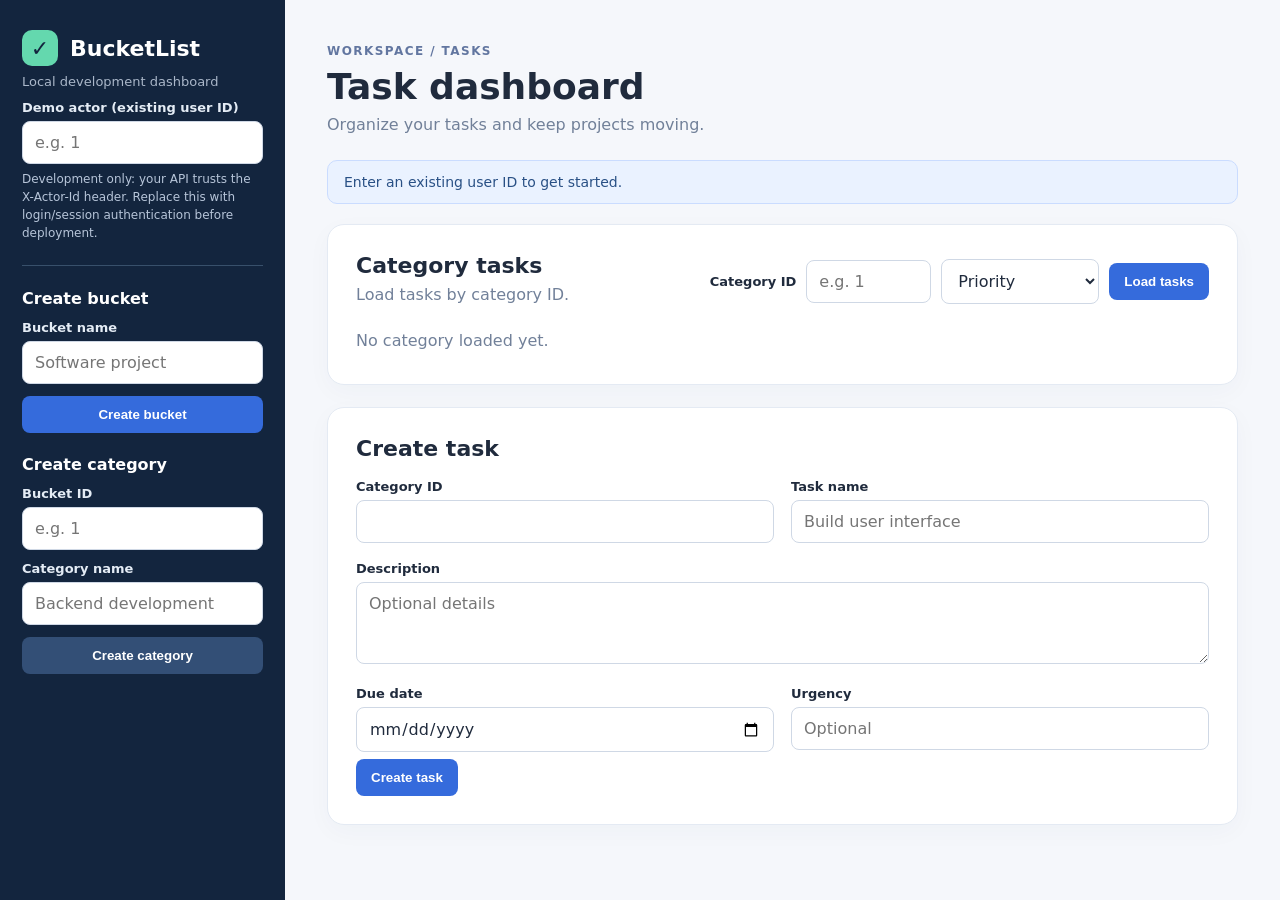
==== frontend/index.html @ d7b2c744 "created html,css,and elementary javascript for ui" ====
<!doctype html>
<html lang="en">

<head>
  <meta charset="UTF-8" />
  <meta name="viewport" content="width=device-width, initial-scale=1" />

  <title>BucketList · Task Dashboard</title>

  <link rel="stylesheet" href="style.css" />
  <script src="script.js" defer></script>
</head>

<body>

  <div class="layout">

    <!-- SIDEBAR -->
    <aside class="sidebar">

      <div class="brand">
        <span class="brand-icon">✓</span>
        <span>BucketList</span>
      </div>

      <p class="muted small">Local development dashboard</p>

      <label for="actorId">
        Demo actor (existing user ID)
      </label>

      <input
        type="number"
        min="1"
        id="actorId"
        placeholder="e.g. 1"
      />

      <p class="hint">
        Development only: your API trusts the X-Actor-Id header.
        Replace this with login/session authentication before deployment.
      </p>

      <div class="divider"></div>

      <!-- CREATE BUCKET -->
      <form id="bucketForm">

        <h3>Create bucket</h3>

        <label for="bucketName">Bucket name</label>

        <input
          id="bucketName"
          type="text"
          required
          placeholder="Software project"
        />

        <button type="submit">
          Create bucket
        </button>

      </form>

      <!-- CREATE CATEGORY -->
      <form id="categoryForm">

        <h3>Create category</h3>

        <label for="bucketId">Bucket ID</label>

        <input
          id="bucketId"
          type="number"
          min="1"
          required
          placeholder="e.g. 1"
        />

        <label for="categoryName">Category name</label>

        <input
          id="categoryName"
          type="text"
          required
          placeholder="Backend development"
        />

        <button type="submit" class="secondary">
          Create category
        </button>

      </form>

    </aside>

    <!-- MAIN DASHBOARD -->
    <main>

      <header class="page-header">

        <div>
          <div class="eyebrow">WORKSPACE / TASKS</div>

          <h1>Task dashboard</h1>

          <p class="muted">
            Organize your tasks and keep projects moving.
          </p>
        </div>

      </header>

      <!-- STATUS MESSAGE -->
      <div
        id="status"
        class="status"
        role="status"
        aria-live="polite"
      >
        Enter an existing user ID to get started.
      </div>

      <!-- DISPLAY CATEGORY TASKS -->
      <section class="panel">

        <div class="row between wrap">

          <div>
            <h2>Category tasks</h2>

            <p class="muted">
              Load tasks by category ID.
            </p>
          </div>

          <div class="row wrap">

            <label class="compact" for="categoryId">
              Category ID
            </label>

            <input
              type="number"
              min="1"
              id="categoryId"
              placeholder="e.g. 1"
            />

            <!-- SORT TASKS -->
            <select id="sortBy" aria-label="Sort tasks">

              <option value="PRIORITY">
                Priority
              </option>

              <option value="DUEDATE">
                Due date
              </option>

              <option value="COMPLETION_STATUS">
                Completion
              </option>

            </select>

            <button id="loadTasks" type="button">
              Load tasks
            </button>

          </div>

        </div>

        <!-- CATEGORY PROGRESS -->
        <div id="progress" class="progress-line"></div>

        <!-- TASK LIST -->
        <div id="tasks" class="task-list">

          <p class="muted">
            No category loaded yet.
          </p>

        </div>

      </section>

      <!-- CREATE TASK -->
      <section class="panel">

        <h2>Create task</h2>

        <form id="taskForm" class="form-grid">

          <!-- CATEGORY -->
          <div>

            <label for="taskCategory">
              Category ID
            </label>

            <input
              id="taskCategory"
              type="number"
              min="1"
              required
            />

          </div>

          <!-- TASK NAME -->
          <div>

            <label for="taskName">
              Task name
            </label>

            <input
              id="taskName"
              type="text"
              required
              placeholder="Build user interface"
            />

          </div>

          <!-- DESCRIPTION -->
          <div class="full">

            <label for="taskDescription">
              Description
            </label>

            <textarea
              id="taskDescription"
              placeholder="Optional details"
            ></textarea>

          </div>

          <!-- DUE DATE -->
          <div>

            <label for="taskDueDate">
              Due date
            </label>

            <input
              id="taskDueDate"
              type="date"
            />

          </div>

          <!-- URGENCY -->
          <div>

            <label for="taskUrgency">
              Urgency
            </label>

            <input
              id="taskUrgency"
              type="number"
              placeholder="Optional"
            />

          </div>

          <!-- SUBMIT -->
          <div class="full">

            <button type="submit">
              Create task
            </button>

          </div>

        </form>

      </section>

    </main>

  </div>

</body>
</html>
---- frontend/style.css ----
/* ==========================================
   GLOBAL STYLES
========================================== */

:root {
    font-family: Inter, system-ui, -apple-system,
                 "Segoe UI", sans-serif;
    color: #202b3d;
    background: #f5f7fb;
    font-synthesis: none;
}

* {
    box-sizing: border-box;
}

body {
    margin: 0;
}

/* ==========================================
   MAIN LAYOUT
========================================== */

.layout {
    display: grid;
    grid-template-columns: 285px 1fr;
    min-height: 100vh;
}

/* ==========================================
   SIDEBAR
========================================== */

.sidebar {
    background: #13253e;
    color: white;
    padding: 30px 22px;
}

.brand {
    font-weight: 800;
    font-size: 22px;
    display: flex;
    align-items: center;
    gap: 12px;
    margin-bottom: 8px;
}

.brand-icon {
    display: grid;
    place-items: center;

    width: 36px;
    height: 36px;

    border-radius: 10px;
    background: #64d8ae;
    color: #13253e;
}

.sidebar .muted {
    color: #aab7c9;
}

.sidebar label {
    color: #e4ecf5;
}

.divider {
    height: 1px;
    background: #38506b;
    margin: 23px 0;
}

/* ==========================================
   MAIN CONTENT
========================================== */

main {
    max-width: 1150px;
    width: 100%;
    margin: 0 auto;
    padding: 44px 42px;
}

.page-header {
    margin-bottom: 26px;
}

.eyebrow {
    letter-spacing: 0.12em;
    color: #6276a0;
    font-size: 12px;
    font-weight: 800;
}

/* ==========================================
   TYPOGRAPHY
========================================== */

h1 {
    font-size: 36px;
    margin: 8px 0;
}

h2 {
    margin: 0 0 7px;
    font-size: 22px;
}

h3 {
    font-size: 16px;
    margin: 22px 0 12px;
}

p {
    margin: 6px 0;
}

.muted {
    color: #718099;
}

.small {
    font-size: 13px;
}

.hint {
    font-size: 12px;
    line-height: 1.5;
    color: #b7c5d9;
}

/* ==========================================
   DASHBOARD PANELS
========================================== */

.panel {
    background: #ffffff;
    border: 1px solid #e4eaf3;
    border-radius: 17px;

    padding: 28px;
    margin-bottom: 22px;

    box-shadow: 0 7px 24px #1a355008;
}

/* ==========================================
   FLEXBOX UTILITIES
========================================== */

.row {
    display: flex;
    gap: 10px;
    align-items: center;
}

.between {
    justify-content: space-between;
}

.wrap {
    flex-wrap: wrap;
}

/* ==========================================
   FORMS AND INPUT FIELDS
========================================== */

label {
    display: block;
    font-size: 13px;
    font-weight: 650;
    margin: 11px 0 6px;
}

label.compact {
    margin: 0;
}

input,
textarea,
select {
    width: 100%;

    border: 1px solid #cfd8e5;
    border-radius: 8px;

    padding: 11px 12px;

    font: inherit;

    background: #ffffff;
    color: #202b3d;
}

input:focus,
textarea:focus,
select:focus {
    outline: 2px solid #b9d1ff;
    border-color: #4881d6;
}

textarea {
    min-height: 82px;
    resize: vertical;
}

.row input {
    width: 125px;
}

.row select {
    width: 158px;
}

/* ==========================================
   BUTTONS
========================================== */

button {
    background: #356bdc;
    border: 0;
    border-radius: 8px;

    padding: 11px 15px;

    font-weight: 700;
    color: white;

    cursor: pointer;
}

button:hover {
    background: #2756b8;
}

button.secondary {
    background: #334f76;
}

.sidebar button {
    width: 100%;
    margin-top: 12px;
}

/* ==========================================
   STATUS MESSAGES
========================================== */

.status {
    background: #eaf2ff;
    border: 1px solid #cadcff;
    color: #295085;

    padding: 13px 16px;
    margin-bottom: 20px;

    border-radius: 10px;
    font-size: 14px;
}

/* Error message */

.status.error {
    background: #fff1f0;
    border-color: #ffc7c2;
    color: #8d2f29;
}

/* Success message */

.status.success {
    background: #e6f8f0;
    border-color: #b8ead5;
    color: #176047;
}

/* ==========================================
   CATEGORY PROGRESS
========================================== */

.progress-line {
    color: #53647e;
    font-size: 13px;
    margin: 15px 0;
}

/* ==========================================
   TASK LIST
========================================== */

.task-list {
    display: grid;
    gap: 12px;
}

.task {
    border: 1px solid #e4eaf2;
    border-radius: 12px;
    padding: 18px;
}

/* Completed tasks */

.task.done {
    background: #f0faf5;
}

.task-title {
    font-weight: 750;
    font-size: 17px;
}

/* Task information badges */

.badge {
    font-size: 12px;
    color: #486388;
    background: #eaf0fa;

    border-radius: 999px;

    padding: 5px 10px;

    display: inline-block;
    margin-left: 8px;
}

.task-info {
    font-size: 13px;
    color: #65748a;
    margin: 10px 0;
}

/* ==========================================
   TASK ACTIONS
========================================== */

.task-actions {
    display: flex;
    gap: 8px;
    flex-wrap: wrap;
    margin: 12px 0;
}

.task-actions button {
    font-size: 12px;
    padding: 8px 11px;
}

/* Complete task button */

.task-actions button.complete {
    background: #19835d;
}

/* ==========================================
   SUBTASKS AND NOTES
========================================== */

.subtask-list {
    margin: 10px 0 0;
    padding-left: 22px;
    color: #52647e;
}

.notes {
    white-space: pre-wrap;
    font-size: 13px;
    color: #52647e;
    margin-top: 8px;
}

/* ==========================================
   CREATE TASK FORM
========================================== */

.form-grid {
    display: grid;
    grid-template-columns: 1fr 1fr;
    gap: 7px 17px;
}

.full {
    grid-column: 1 / -1;
}

/* ==========================================
   RESPONSIVE DESIGN
========================================== */

@media (max-width: 820px) {

    .layout {
        grid-template-columns: 1fr;
    }

    .sidebar {
        padding: 22px;
    }

    main {
        padding: 22px;
    }

    .form-grid {
        grid-template-columns: 1fr;
    }

    .row input,
    .row select {
        width: 100%;
    }

    .row {
        align-items: stretch;
    }

    .row.wrap {
        width: 100%;
    }
}
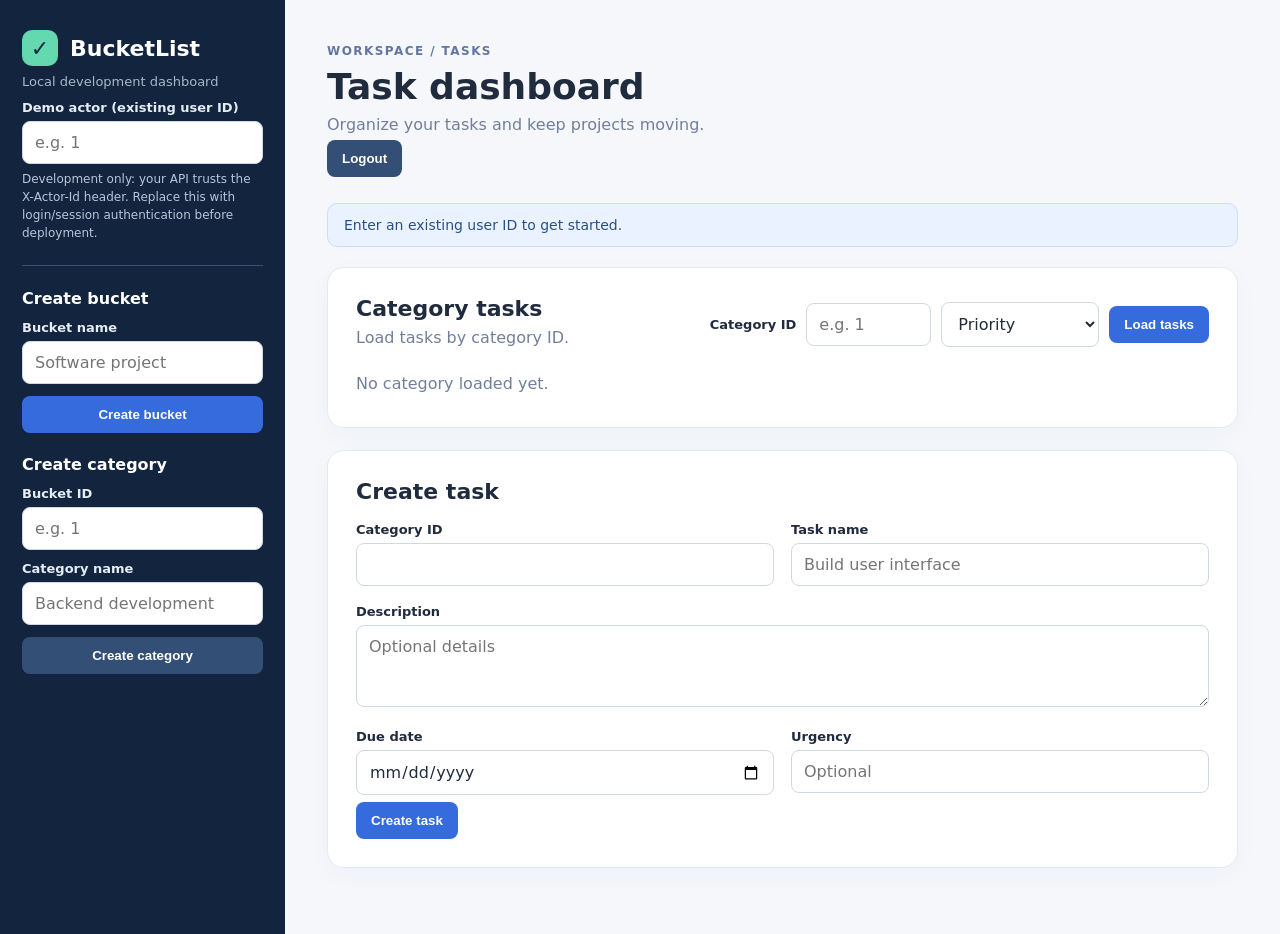
==== commit cde9927f: "Add authentication system and logout functionality" ====
--- a/frontend/index.html
+++ b/frontend/index.html
@@ -109,7 +109,9 @@
             Organize your tasks and keep projects moving.
           </p>
         </div>
-
+        <button id="logoutBtn" class="secondary">
+          Logout
+      </button>
       </header>
 
       <!-- STATUS MESSAGE -->
